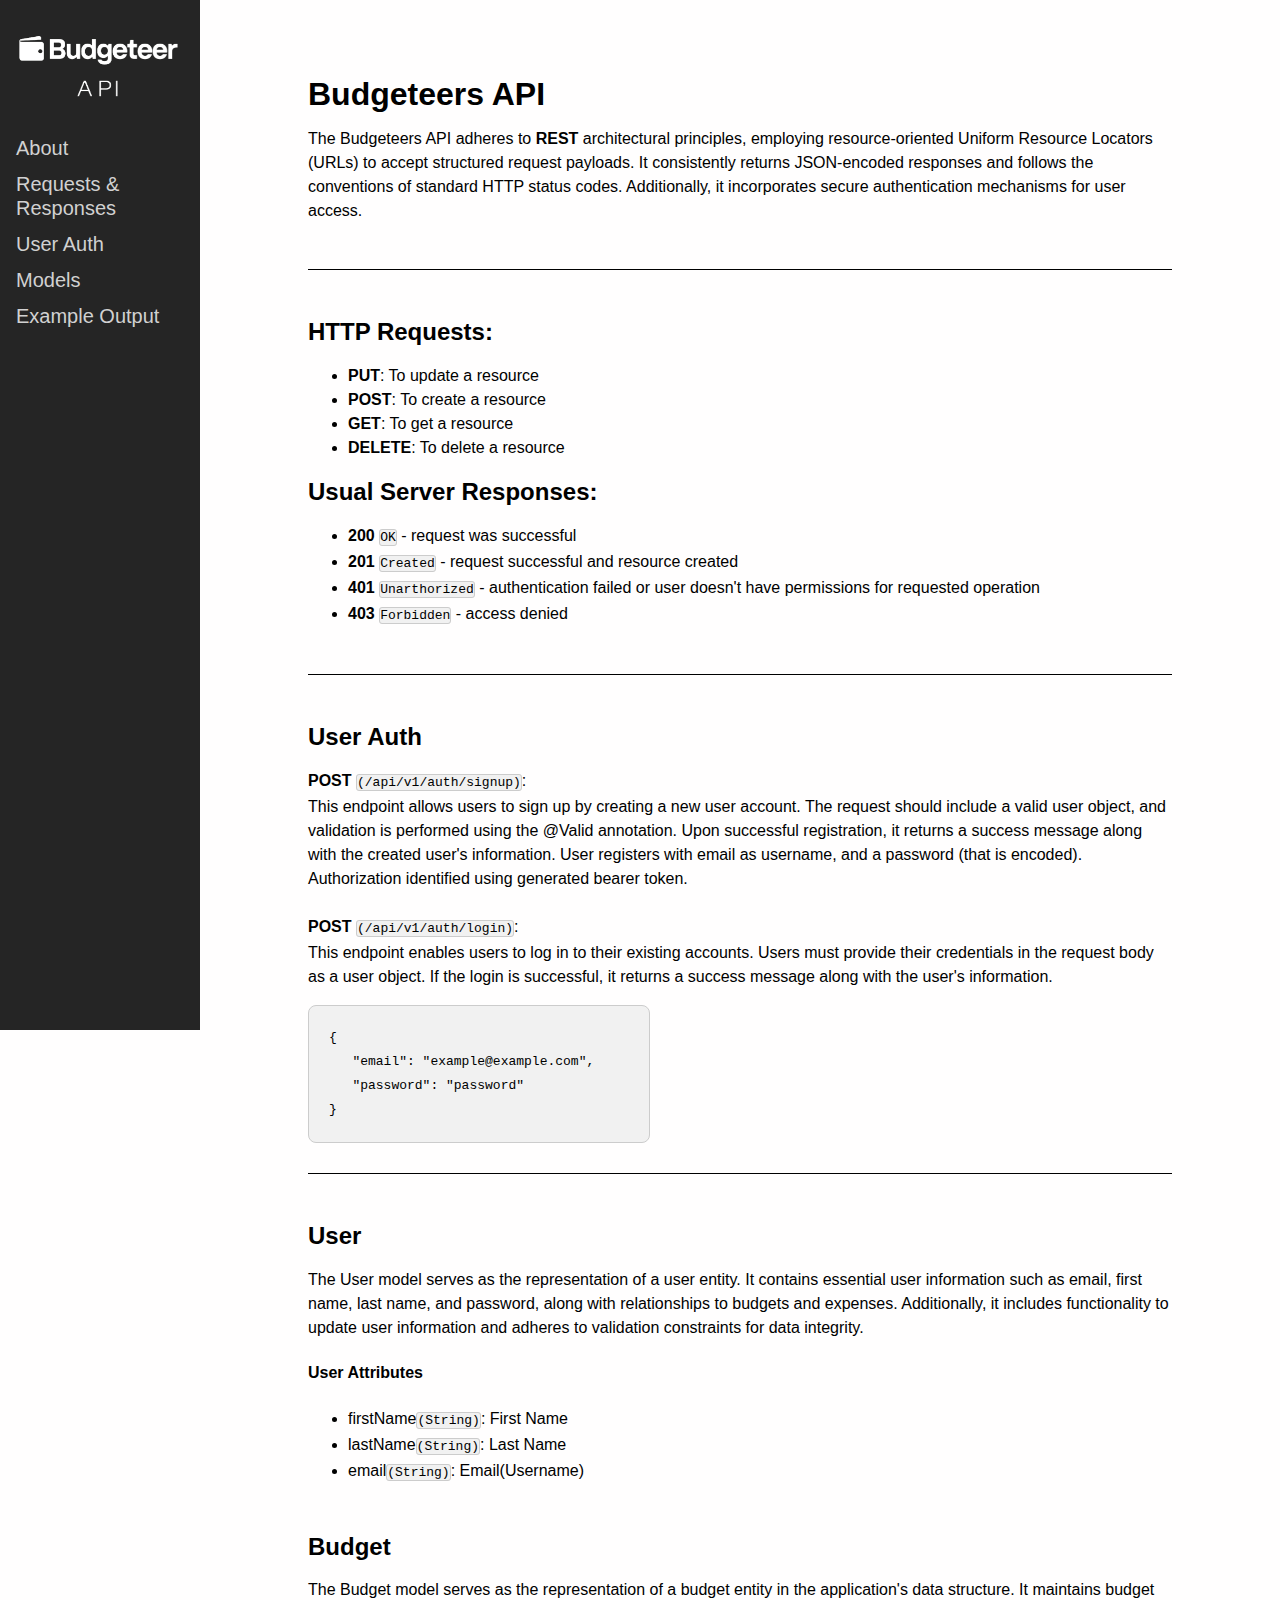
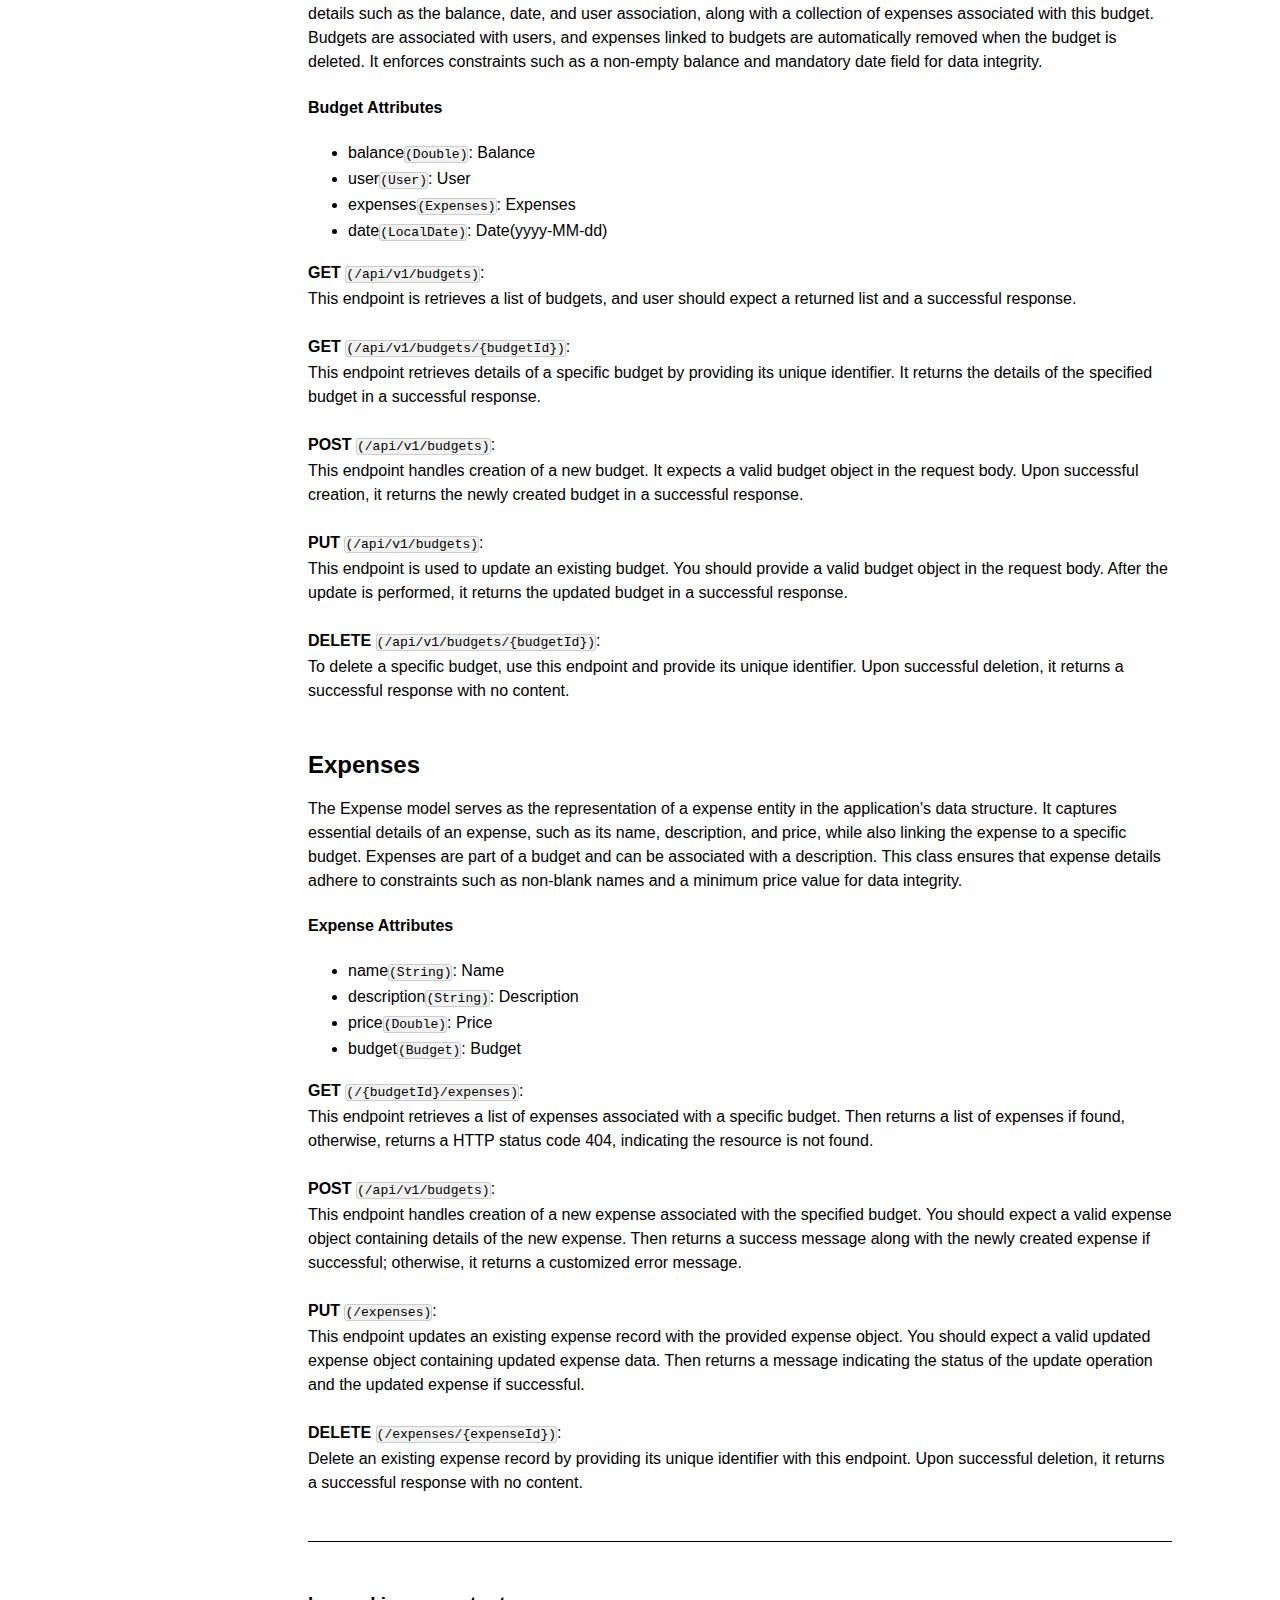
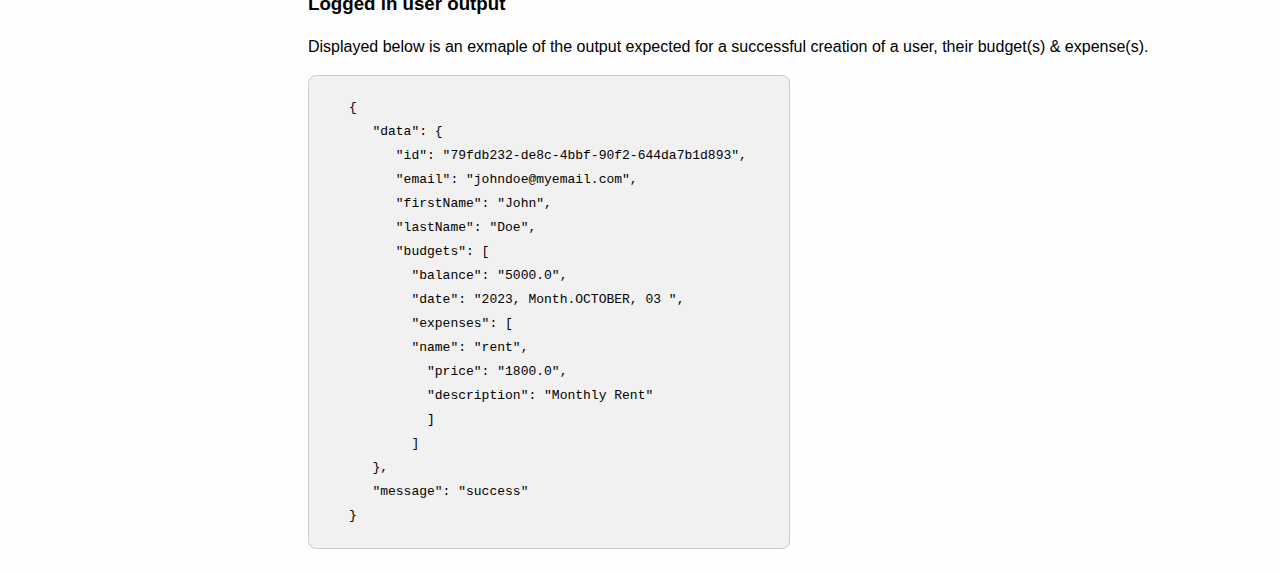
==== main.html @ 850afca6 "adding webpage to personal github" ====
<!DOCTYPE html>
<html lang="en">
<head>
    <meta charset="UTF-8">
    <meta name="viewport" content="width=device-width, initial-scale=1.0">
    <title>API-Documentation</title>
    <link rel="stylesheet" href="styles.css">
</head>
<body>
    <div>
        <img id="budgeteer-logo" src="IMG_3105.PNG" alt="Budgeteer Logo">
    </div>

    <button id="dark-mode-toggle">Dark Mode</button>

    <div class="sidenav">
        <a href="#budgeteerApi">About</a>
        <a href="#requests_responses">Requests & Responses</a>
        <a href="#user-auth">User Auth</a>
        <a href="#entities">Models</a>
        <a href="#code_example">Example Output</a>
    </div>

    <div id="api-info">
        <main>
            <h1 id="budgeteerApi">Budgeteers API</h1>
            <p id="api-desc">The Budgeteers API adheres to <strong>REST</strong> architectural principles, employing resource-oriented Uniform Resource Locators (URLs) to accept structured request payloads. It consistently returns JSON-encoded responses and follows the conventions of standard HTTP status codes. Additionally, it incorporates secure authentication mechanisms for user access.</p>
        </main>

    
        <div id="rNr">
           <h2 id="requests_responses">HTTP Requests:</h2>
            <ul id="http-requests">
                <li><strong>PUT</strong>: To update a resource</li>
                <li><strong>POST</strong>: To create a resource</li>
                <li><strong>GET</strong>: To get a resource</li>
                <li><strong>DELETE</strong>: To delete a resource</li>
            </ul>

            <h2>Usual Server Responses:</h2>
            <ul id="server-responses">
            <li><strong>200</strong> <code class="tiny-box">OK</code> - request was successful</li>
            <li><strong>201</strong> <code class="tiny-box">Created</code> - request successful and resource created</li>
            <li><strong>401</strong> <code class="tiny-box">Unarthorized</code> - authentication failed or user doesn't have permissions for requested operation</li>
            <li><strong>403</strong> <code class="tiny-box">Forbidden</code> - access denied</li>
            </ul> 
        </div>

        <div id="user-auth-exmaple">
           <h2 id="user-auth">User Auth</h2>
            <p id="user-register">
            <strong>POST</strong> <code class="tiny-box">(/api/v1/auth/signup)</code>: <br>
            This endpoint allows users to sign up by creating a new user account. The request should include a valid user object, and validation is performed using the @Valid annotation. Upon successful registration, it returns a success message along with the created user's information. User registers with email as username, and a password (that is encoded). Authorization identified using generated bearer token. <br><br>

            <strong>POST</strong> <code class="tiny-box">(/api/v1/auth/login)</code>: <br>
            This endpoint enables users to log in to their existing accounts. Users must provide their credentials in the request body as a user object. If the login is successful, it returns a success message along with the user's information.
            </p>

            <div id="code-box">
               <code id="login_example">
                    { <br>
                    &nbsp;&nbsp;&nbsp;"email": "example@example.com", <br>
                    &nbsp;&nbsp;&nbsp;"password": "password" <br>
                    }
               </code>  
            </div>
            
        </div>
        
        <div id="entities">
           <h2 id="user-title" id="models">User</h2>
            <p id="user-model-desc">The User model serves as the representation of a user entity. It contains essential user information such as email, first name, last name, and password, along with relationships to budgets and expenses. Additionally, it includes functionality to update user information and adheres to validation constraints for data integrity.</p>

            <h4>User Attributes</h4>
            <ul>
                <li>firstName<code class="tiny-box">(String)</code>: First Name</li>
                <li>lastName<code class="tiny-box">(String)</code>: Last Name</li>
                <li>email<code class="tiny-box">(String)</code>: Email(Username)</li>
            </ul>

            <h2 id="budget-title">Budget</h2>
            <p>The Budget model serves as the representation of a budget entity in the application's data structure. It maintains budget details such as the balance, date, and user association, along with a collection of expenses associated with this budget. Budgets are associated with users, and expenses linked to budgets are automatically removed when the budget is deleted. It enforces constraints such as a non-empty balance and mandatory date field for data integrity.</p>

            <h4>Budget Attributes</h4>
            <ul>
                <li>balance<code class="tiny-box">(Double)</code>: Balance</li>
                <li>user<code class="tiny-box">(User)</code>: User</li>
                <li>expenses<code class="tiny-box">(Expenses)</code>: Expenses</li>
                <li>date<code class="tiny-box">(LocalDate)</code>: Date(yyyy-MM-dd)</li>
            </ul>

            <p>
            <strong>GET</strong> <code class="tiny-box">(/api/v1/budgets)</code>:<br>
            This endpoint is retrieves a list of budgets, and user should expect a returned list and a successful response.<br><br>

            <strong>GET</strong> <code class="tiny-box">(/api/v1/budgets/{budgetId})</code>:<br>
            This endpoint retrieves details of a specific budget by providing its unique identifier. It returns the details of the specified budget in a successful response.<br><br>

            <strong>POST</strong> <code class="tiny-box">(/api/v1/budgets)</code>:<br>
            This endpoint handles creation of a new budget. It expects a valid budget object in the request body. Upon successful creation, it returns the newly created budget in a successful response.<br><br>

            <strong>PUT</strong> <code class="tiny-box">(/api/v1/budgets)</code>:<br>
            This endpoint is used to update an existing budget. You should provide a valid budget object in the request body. After the update is performed, it returns the updated budget in a successful response.<br><br>

            <strong>DELETE</strong> <code class="tiny-box">(/api/v1/budgets/{budgetId})</code>:<br>
            To delete a specific budget, use this endpoint and provide its unique identifier. Upon successful deletion, it returns a successful response with no content.
            </p>

            <h2 id="expenses-title">Expenses</h2>
            <p>The Expense model serves as the representation of a expense entity in the application's data structure. It captures essential details of an expense, such as its name, description, and price, while also linking the expense to a specific budget. Expenses are part of a budget and can be associated with a description. This class ensures that expense details adhere to constraints such as non-blank names and a minimum price value for data integrity.</p>

            <h4>Expense Attributes</h4>
            <ul>
                <li>name<code class="tiny-box">(String)</code>: Name</li>
                <li>description<code class="tiny-box">(String)</code>: Description</li>
                <li>price<code class="tiny-box">(Double)</code>: Price</li>
                <li>budget<code class="tiny-box">(Budget)</code>: Budget</li>
            </ul>

            <p>
            <strong>GET</strong> <code class="tiny-box">(/{budgetId}/expenses)</code>:<br>
            This endpoint retrieves a list of expenses associated with a specific budget. Then returns a list of expenses if found, otherwise, returns a HTTP status code 404, indicating the resource is not found.<br><br>

            <strong>POST</strong> <code class="tiny-box">(/api/v1/budgets)</code>:<br>
            This endpoint handles creation of a new expense associated with the specified budget. You should expect a valid expense object containing details of the new expense. Then returns a success message along with the newly created expense if successful; otherwise, it returns a customized error message.<br><br>

            <strong>PUT</strong> <code class="tiny-box">(/expenses)</code>:<br>
            This endpoint updates an existing expense record with the provided expense object. You should expect a valid updated expense object containing updated expense data. Then returns a message indicating the status of the update operation and the updated expense if successful.<br><br>

            <strong>DELETE</strong> <code class="tiny-box">(/expenses/{expenseId})</code>:<br>
            Delete an existing expense record by providing its unique identifier with this endpoint. Upon successful deletion, it returns a successful response with no content.
            </p> 
        </div>
        
        <div id="logged-in">
        <h3 id="code_example">Logged in user output</h3>
            <p>Displayed below is an exmaple of the output expected for a successful creation of a user, their budget(s) & expense(s).</p>
        
        <div id="code-box2">
          <code>
            {<br>
                &nbsp;&nbsp;&nbsp;"data": {<br>
                    &nbsp;&nbsp;&nbsp;&nbsp;&nbsp;&nbsp;"id": "79fdb232-de8c-4bbf-90f2-644da7b1d893",<br>
                    &nbsp;&nbsp;&nbsp;&nbsp;&nbsp;&nbsp;"email": "johndoe@myemail.com",<br>
                    &nbsp;&nbsp;&nbsp;&nbsp;&nbsp;&nbsp;"firstName": "John",<br>
                    &nbsp;&nbsp;&nbsp;&nbsp;&nbsp;&nbsp;"lastName": "Doe",<br>
                    &nbsp;&nbsp;&nbsp;&nbsp;&nbsp;&nbsp;"budgets": [<br>
                    &nbsp;&nbsp;&nbsp;&nbsp;&nbsp;&nbsp;&nbsp;&nbsp;"balance": "5000.0",<br>
                    &nbsp;&nbsp;&nbsp;&nbsp;&nbsp;&nbsp;&nbsp;&nbsp;"date": "2023, Month.OCTOBER, 03 ",<br>
                    &nbsp;&nbsp;&nbsp;&nbsp;&nbsp;&nbsp;&nbsp;&nbsp;"expenses": [<br>
                    &nbsp;&nbsp;&nbsp;&nbsp;&nbsp;&nbsp;&nbsp;&nbsp;"name": "rent",<br>
                    &nbsp;&nbsp;&nbsp;&nbsp;&nbsp;&nbsp;&nbsp;&nbsp;&nbsp;&nbsp;"price": "1800.0",<br>
                    &nbsp;&nbsp;&nbsp;&nbsp;&nbsp;&nbsp;&nbsp;&nbsp;&nbsp;&nbsp;"description": "Monthly Rent"<br>
                    &nbsp;&nbsp;&nbsp;&nbsp;&nbsp;&nbsp;&nbsp;&nbsp;&nbsp;&nbsp;]<br>
                    &nbsp;&nbsp;&nbsp;&nbsp;&nbsp;&nbsp;&nbsp;&nbsp;]<br>
                &nbsp;&nbsp;&nbsp;},<br>
                &nbsp;&nbsp;&nbsp;"message": "success"<br>
            }
         </code>  
        </div>
         
        </div>
        

    </div>

    <link rel="stylesheet" href="dark-mode.css">
    <script src="dark-mode.js"></script>
    
</body>
</html>
---- styles.css ----
body {
    background-color: rgb(255, 254, 254);
    font-family: Verdana, Geneva, Tahoma, sans-serif;
    line-height: 1.5em;
}

#budgeteer-logo {
    width: 165px;
    z-index: 2;
    position: fixed;
    top: 3px;
    left: 15px;
}

.sidenav {
    height: 100%; 
    width: 200px; 
    position: fixed; 
    top: 0; 
    left: 0;
    background-color: #252525; 
    overflow-x: hidden; 
    padding-top: 130px;
    z-index: 1;
  }

.sidenav a {
    padding: 6px 8px 6px 16px;
    text-decoration: none;
    font-size: 20px;
    color: #d1d1d1;
    display: block;
    z-index: 1;
  }

.sidenav a:hover {
    color: #f1f1f1;
    z-index: 1;
  }

#api-info {
    margin: 50px 100px 50px 300px;
  }

#code-box {
    background-color: #f1f1f1;
    border: 1px solid #ccc;
    border-radius: 8px;
    padding: 20px 20px; 
    font-family: monospace; 
    overflow-x: auto; 
    max-width: 300px; 
}

#code-box2 {
    background-color: #f1f1f1;
    border: 1px solid #ccc;
    border-radius: 8px;
    padding: 20px 40px;
    font-family: monospace;
    overflow-x: auto;
    max-width: 400px;
    text-align: start;
}

.tiny-box {
    background-color: #f1f1f1;
    border: 1px solid #ccc;
    border-radius: 3px;
}

main {
    border-bottom: 1px solid black;
    padding-bottom: 30px;
}

#rNr {
    border-bottom: 1px solid black;
    padding-bottom: 30px;
    margin-top: 50px;
}

#user-auth-exmaple {
    border-bottom: 1px solid black;
    padding-bottom: 30px
}

#entities {
    border-bottom: 1px solid black;
    padding-bottom: 30px
}

#budget-title {
    margin-top: 50px;
}

#user-title {
    margin-top: 50px;
}

#user-auth{
    margin-top: 50px;
}

#expenses-title {
    margin-top: 50px;
}

#code_example {
    margin-top: 50px;
}
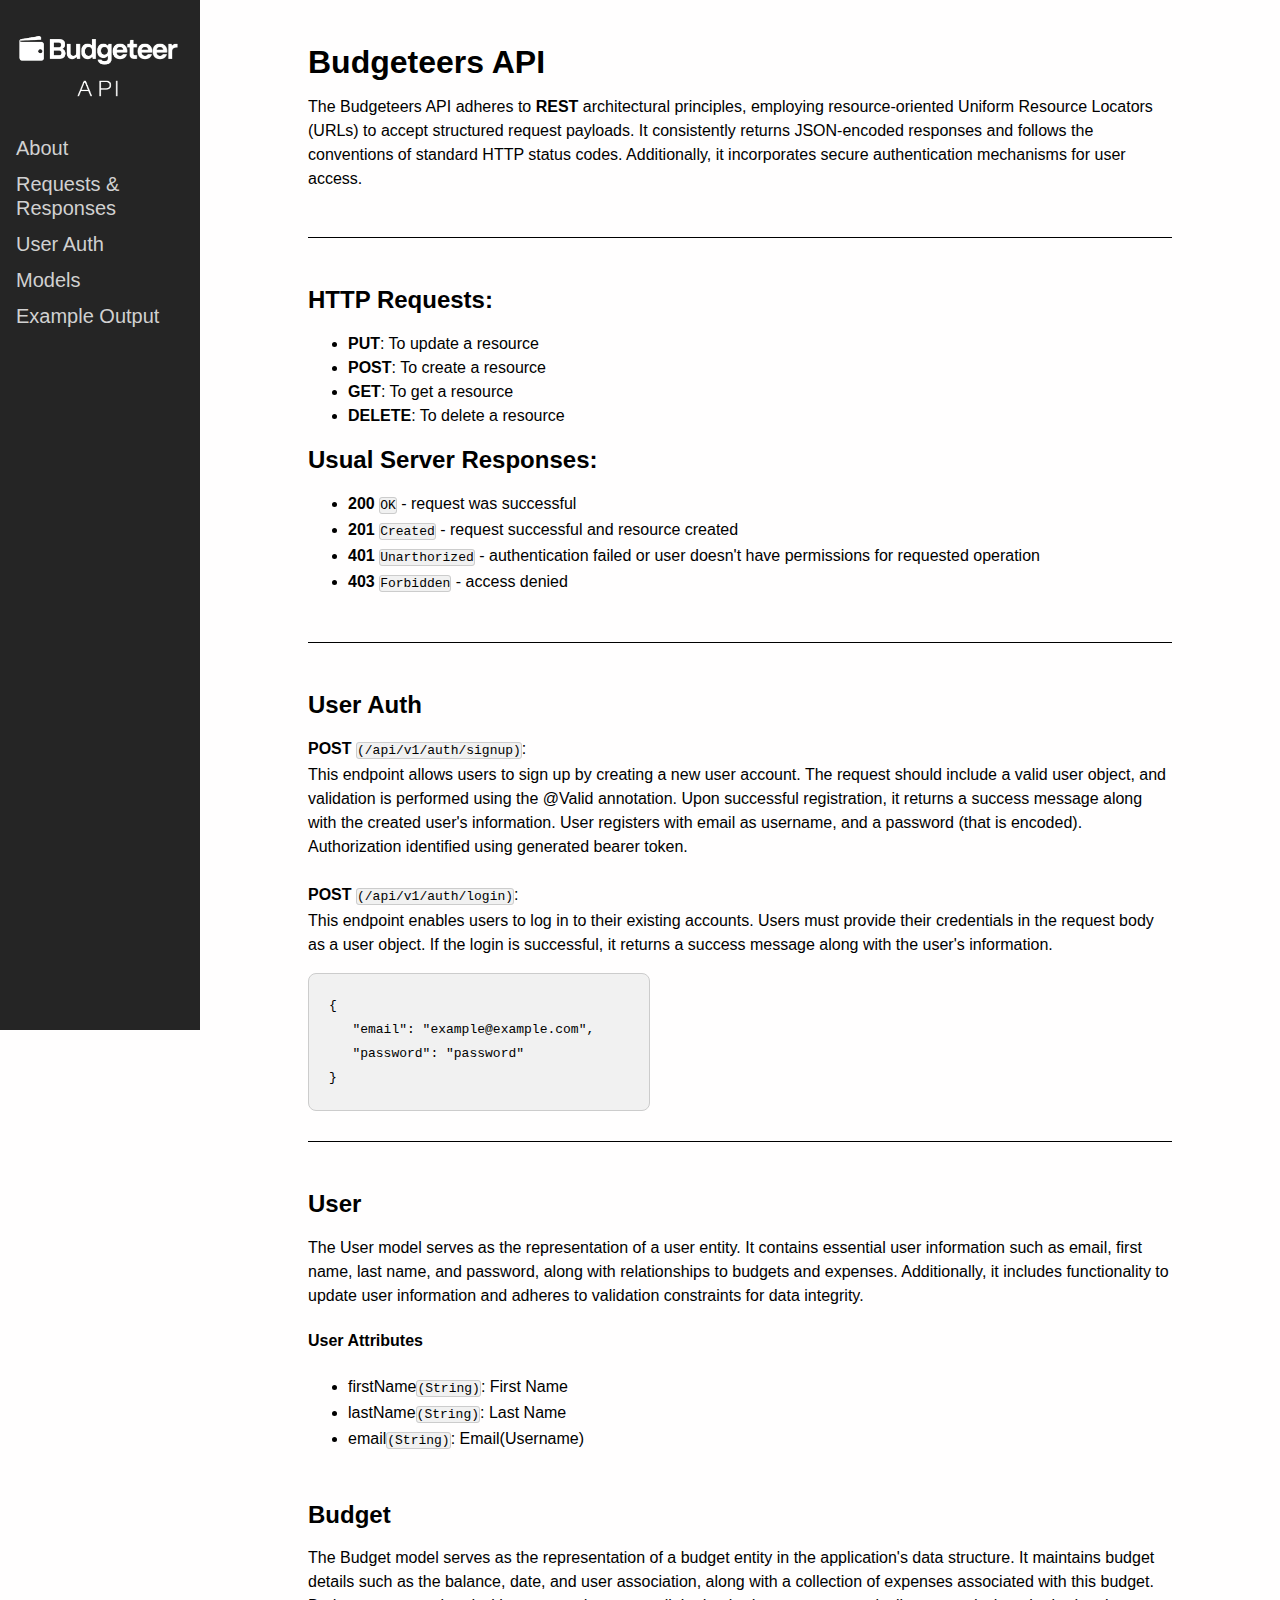
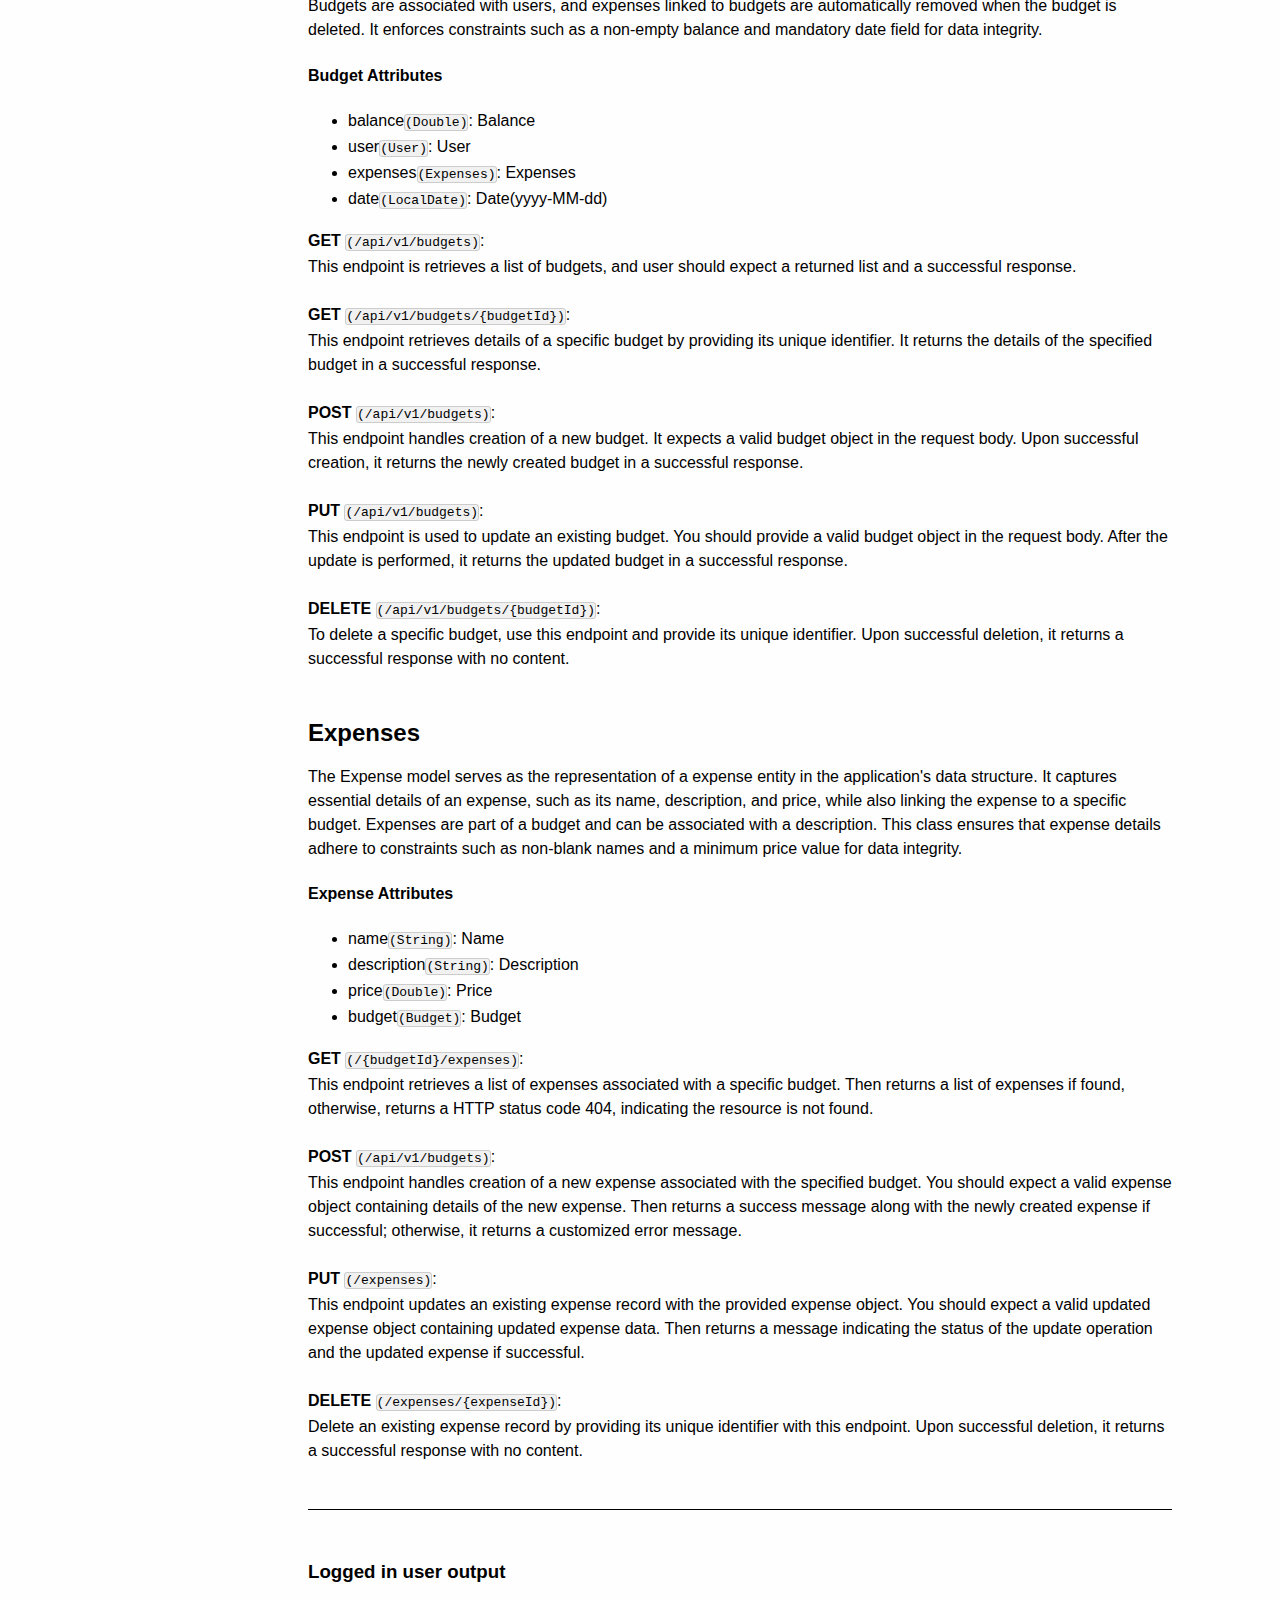
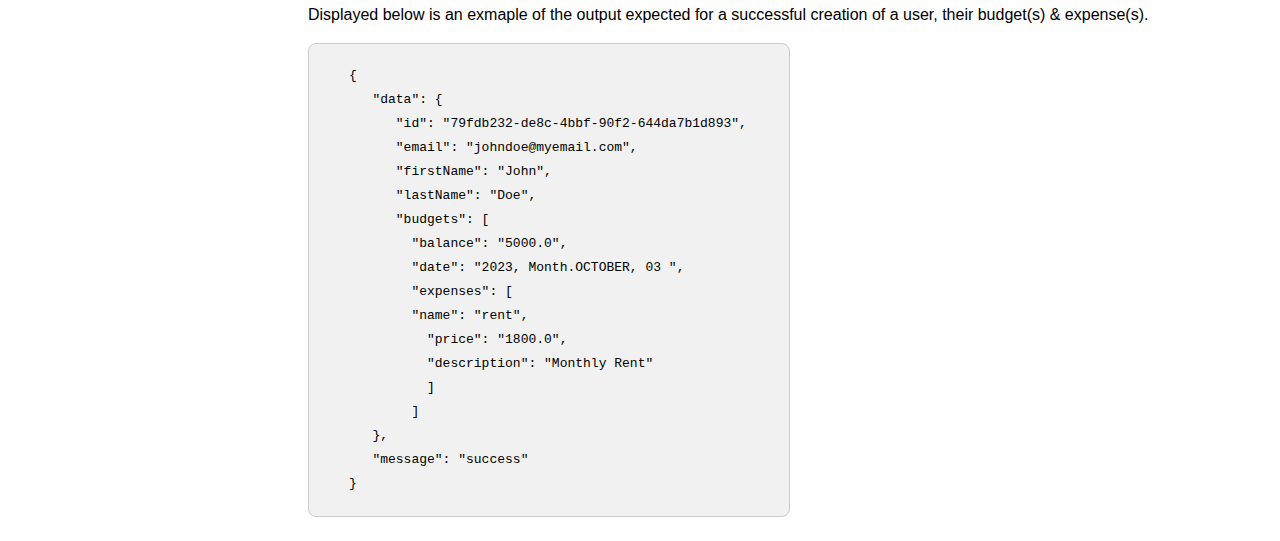
==== commit 8783af3f: "removing toggle button" ====
--- a/main.html
+++ b/main.html
@@ -10,8 +10,6 @@
     <div>
         <img id="budgeteer-logo" src="IMG_3105.PNG" alt="Budgeteer Logo">
     </div>
-
-    <button id="dark-mode-toggle">Dark Mode</button>
 
     <div class="sidenav">
         <a href="#budgeteerApi">About</a>
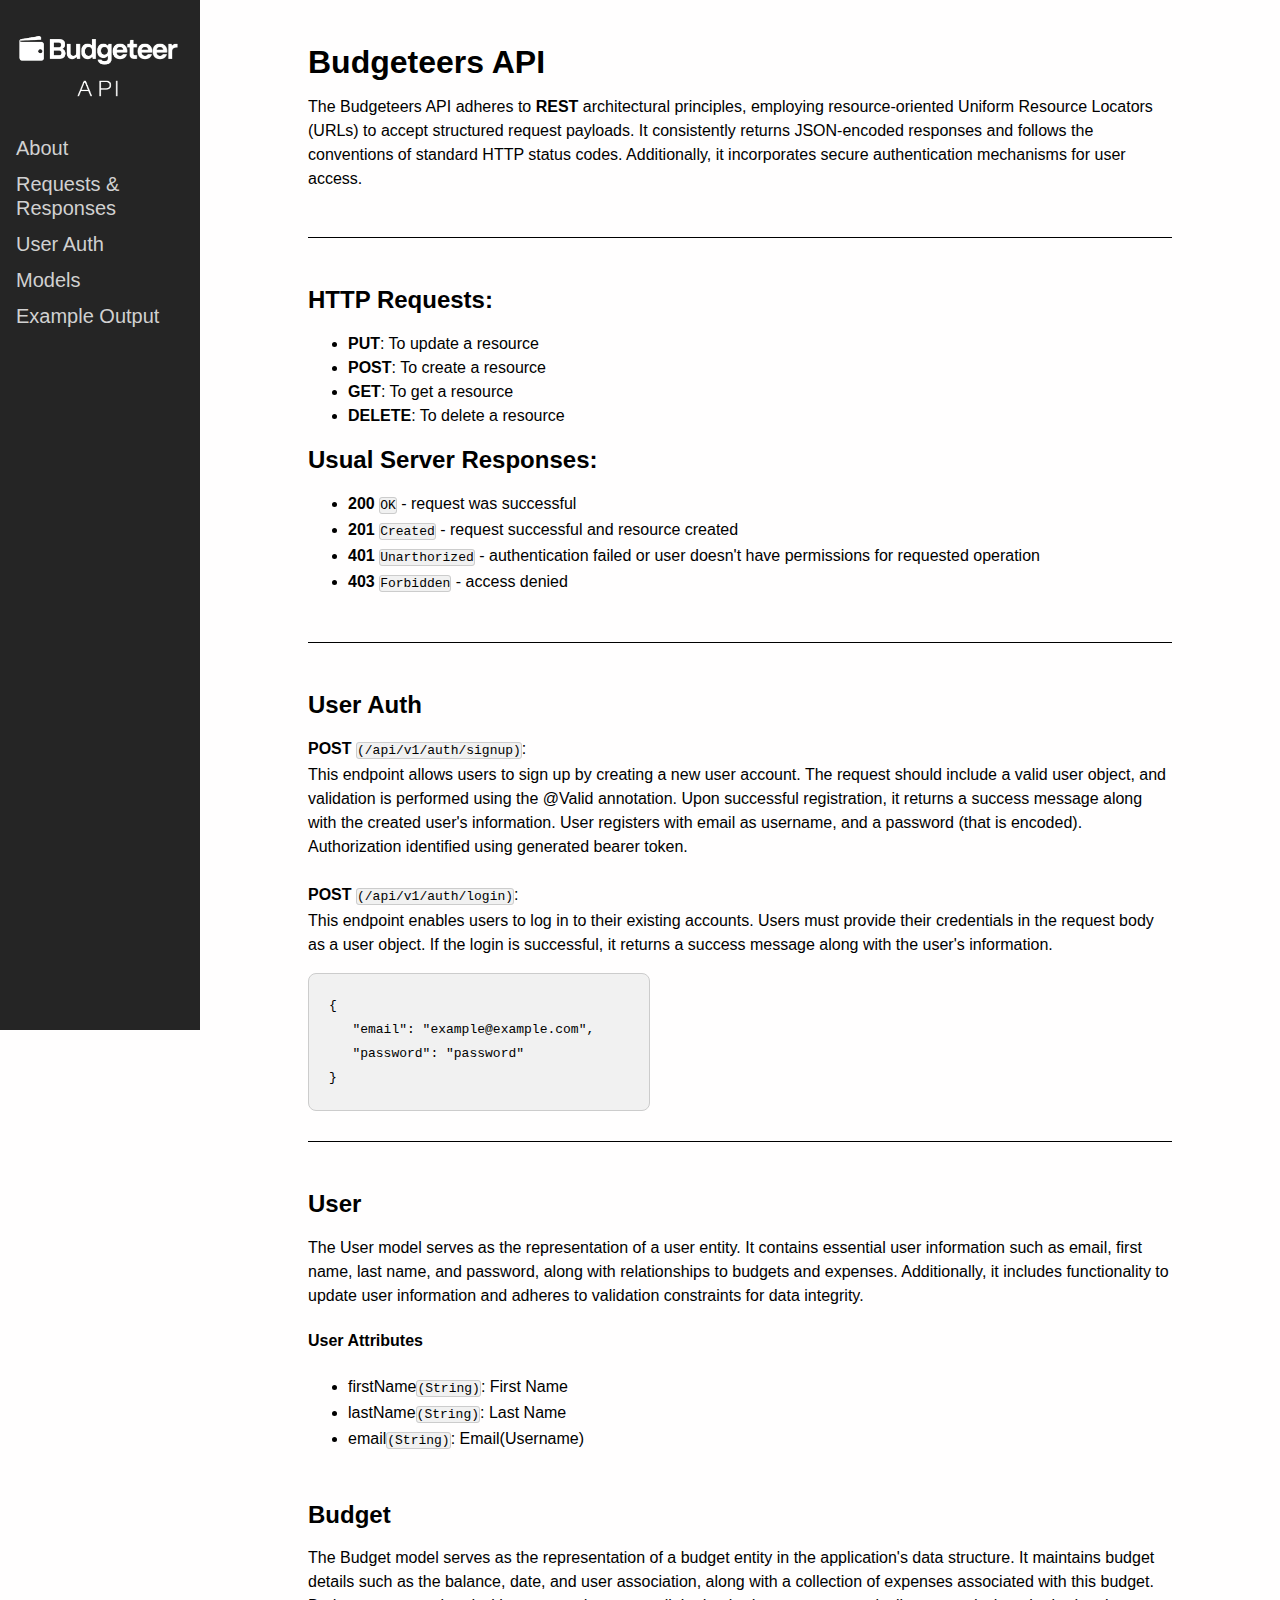
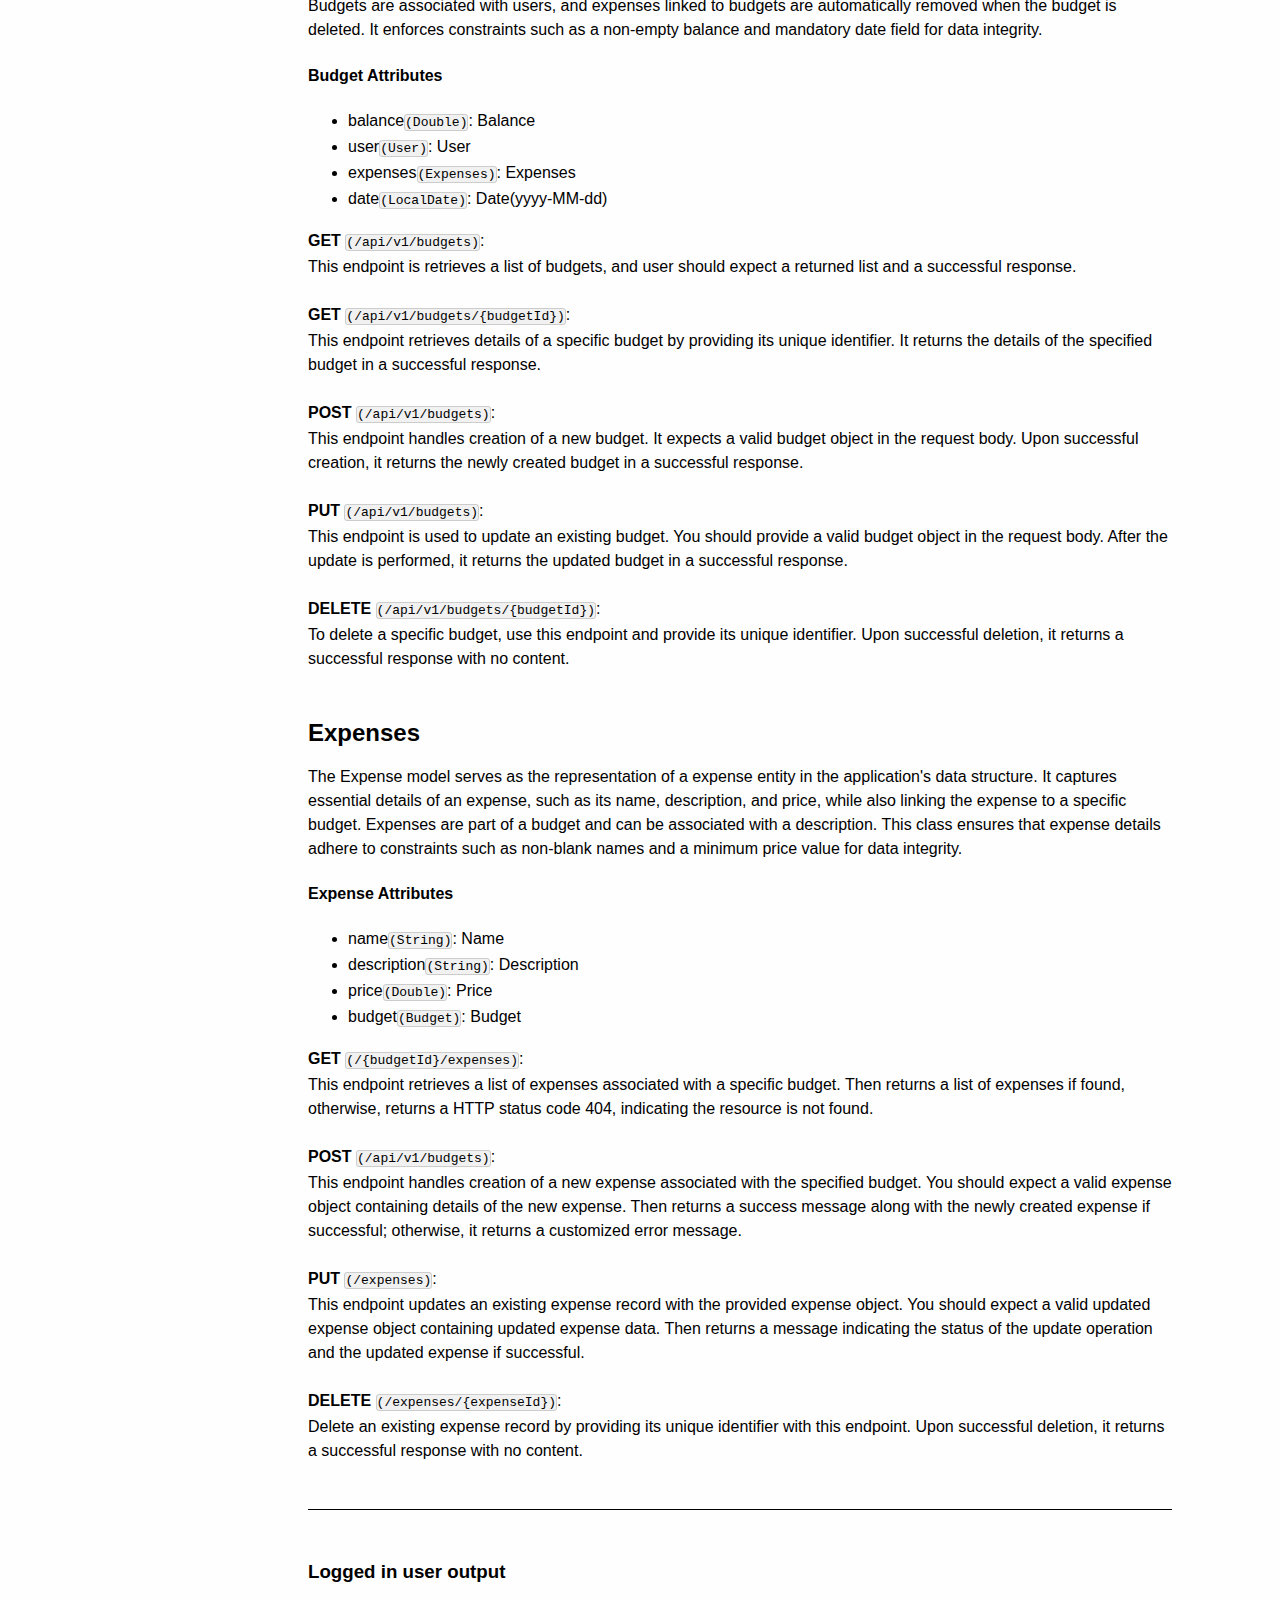
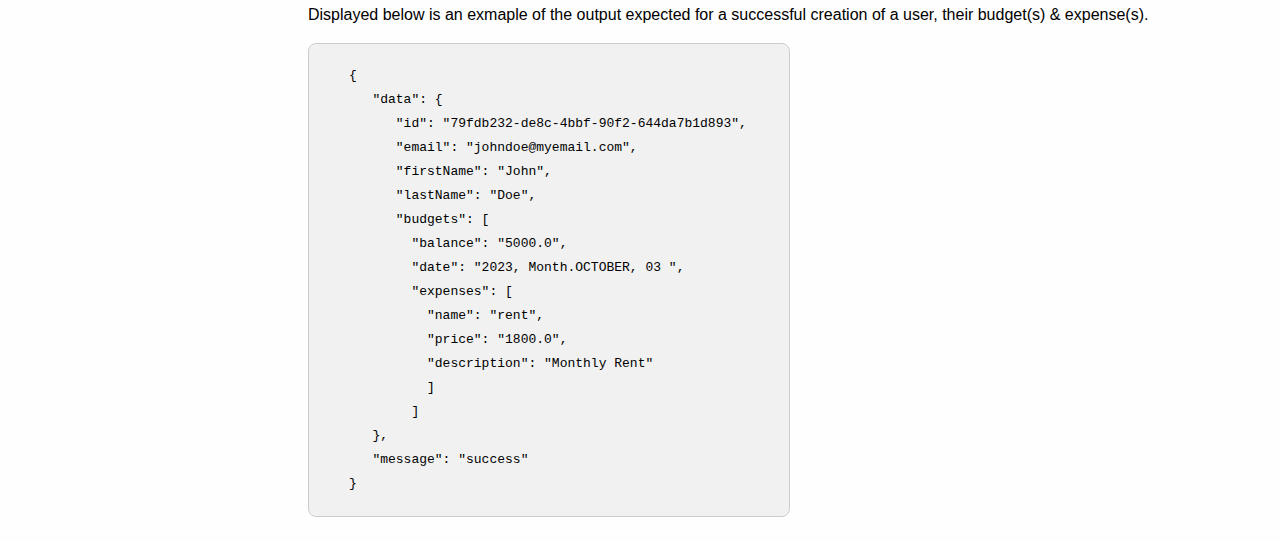
==== commit 6260e10e: "moving text over in last code block" ====
--- a/main.html
+++ b/main.html
@@ -146,7 +146,7 @@
                     &nbsp;&nbsp;&nbsp;&nbsp;&nbsp;&nbsp;&nbsp;&nbsp;"balance": "5000.0",<br>
                     &nbsp;&nbsp;&nbsp;&nbsp;&nbsp;&nbsp;&nbsp;&nbsp;"date": "2023, Month.OCTOBER, 03 ",<br>
                     &nbsp;&nbsp;&nbsp;&nbsp;&nbsp;&nbsp;&nbsp;&nbsp;"expenses": [<br>
-                    &nbsp;&nbsp;&nbsp;&nbsp;&nbsp;&nbsp;&nbsp;&nbsp;"name": "rent",<br>
+                    &nbsp;&nbsp;&nbsp;&nbsp;&nbsp;&nbsp;&nbsp;&nbsp;&nbsp;&nbsp;"name": "rent",<br>
                     &nbsp;&nbsp;&nbsp;&nbsp;&nbsp;&nbsp;&nbsp;&nbsp;&nbsp;&nbsp;"price": "1800.0",<br>
                     &nbsp;&nbsp;&nbsp;&nbsp;&nbsp;&nbsp;&nbsp;&nbsp;&nbsp;&nbsp;"description": "Monthly Rent"<br>
                     &nbsp;&nbsp;&nbsp;&nbsp;&nbsp;&nbsp;&nbsp;&nbsp;&nbsp;&nbsp;]<br>
